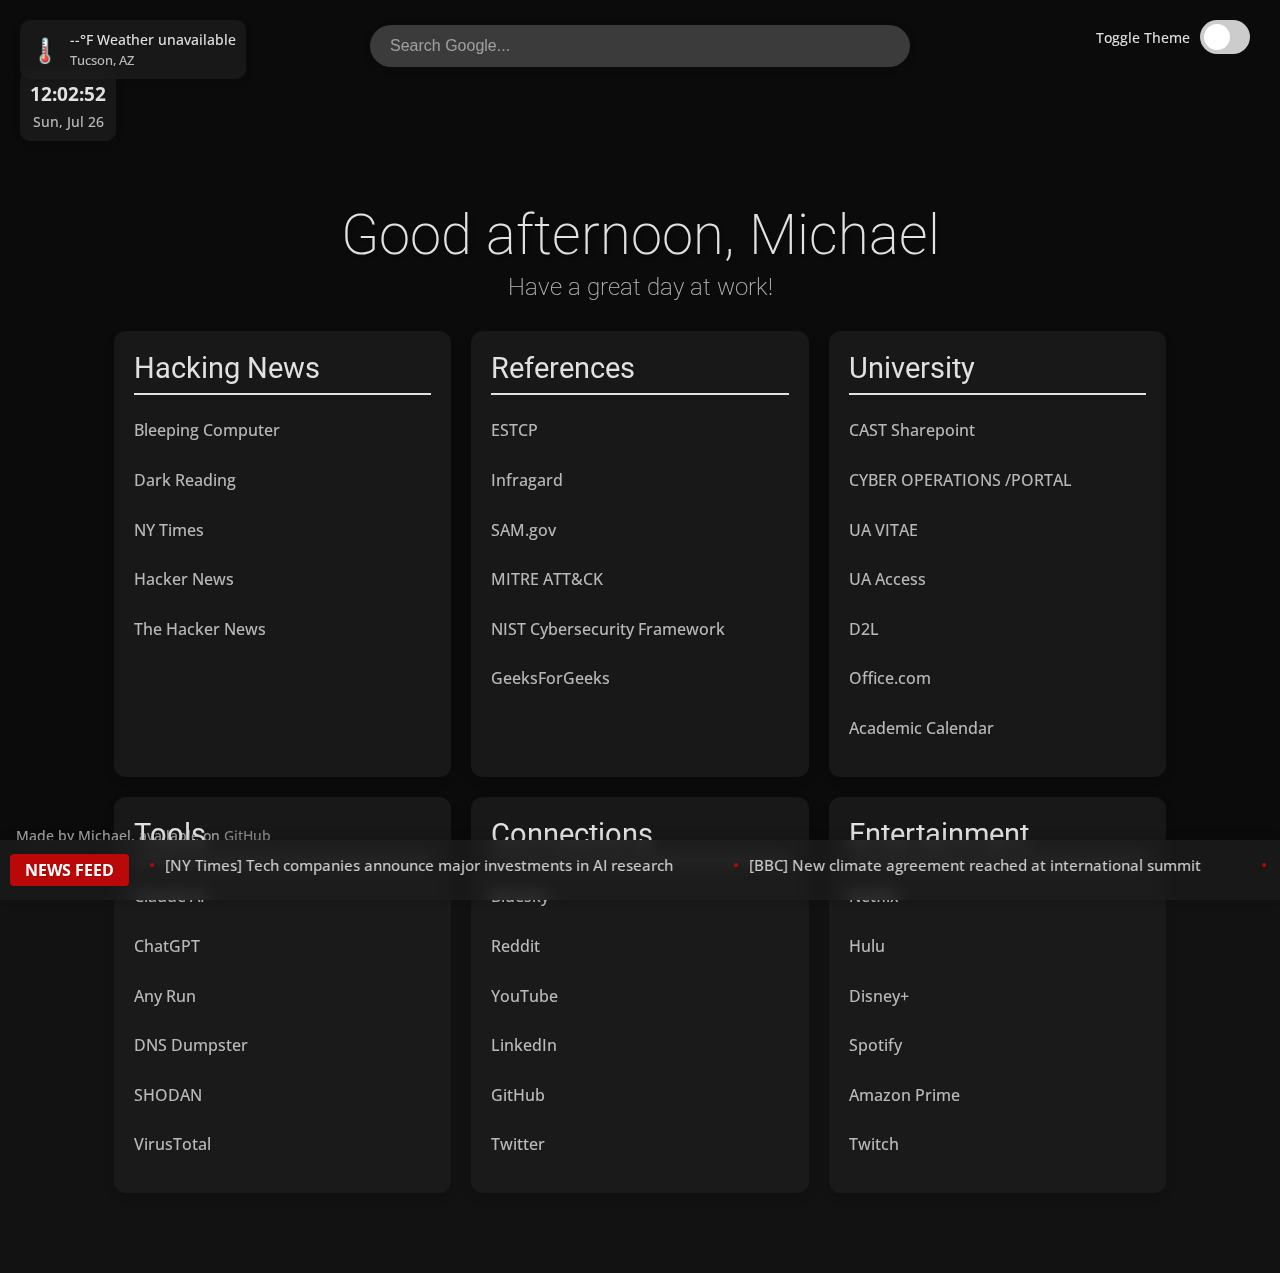
==== index.html @ d76512fc "Update index.html" ====
<!DOCTYPE html>
<html lang="en" data-theme="dark">
<head>
    <meta charset="UTF-8">
    <meta http-equiv="X-UA-Compatible" content="IE=edge">
    <meta name="viewport" content="width=device-width, initial-scale=1.0">
    <!--Title of the page-->
    <title>Home</title>
    <link rel="stylesheet" href="https://fonts.googleapis.com/css?family=Raleway:200,400">
    <link href="https://fonts.googleapis.com/css2?family=Roboto:wght@200;400;700&display=swap" rel="stylesheet">
    <link href="https://fonts.googleapis.com/css2?family=Open+Sans:wght@400;500;700&display=swap" rel="stylesheet">
    <style>
        :root {
            /* Common Variables */
            --SHORTCUT_TIMEOUT: 1.5s;
            
            /* Light Theme Variables */
            --bg-color-light: #f5f7fa;
            --text-color-light: #333;
            --group-bg-light: rgba(255, 255, 255, 0.7);
            --link-hover-light: #4a6fa5;
            
            /* Dark Theme Variables */
            --bg-color-dark: #121212;
            --text-color-dark: #e1e1e1;
            --group-bg-dark: rgba(30, 30, 30, 0.7);
            --link-hover-dark: #a3abff;
        }
        
        [data-theme="light"] {
            --bg-color: var(--bg-color-light);
            --text-color: var(--text-color-light);
            --group-bg: var(--group-bg-light);
            --link-hover: var(--link-hover-light);
        }
        
        [data-theme="dark"] {
            --bg-color: var(--bg-color-dark);
            --text-color: var(--text-color-dark);
            --group-bg: var(--group-bg-dark);
            --link-hover: var(--link-hover-dark);
        }
        
        body {
            padding: 0;
            margin: 0;
            background-color: var(--bg-color);
            background-size: cover;
            background-position: center;
            background-attachment: fixed;
            color: var(--text-color);
            font-family: 'Open Sans', sans-serif;
            font-size: 16px;
            font-weight: 500;
            text-shadow: 1px 1px 1px rgba(0, 0, 0, 0.1);
            user-select: none;
            animation: fadein 1s;
            transition: background-image 1s ease;
            min-height: 100vh;
        }
        
        #logo {
            padding-top: 8vh;
            text-align: center;
            margin-bottom: 20px;
        }
        
        #logo h1 {
            font-weight: 200;
            font-family: 'Roboto', sans-serif;
            font-size: 3.5rem;
            margin-bottom: 0;
            text-shadow: 2px 2px 4px rgba(0, 0, 0, 0.2);
        }
        
        #logo h2 {
            font-weight: 200;
            font-family: 'Roboto', sans-serif;
            font-size: 1.5rem;
            margin-top: 5px;
            opacity: 0.8;
        }
        
        #content {
            text-align: center;
            display: flex;
            flex-wrap: wrap;
            justify-content: center;
            max-width: 1400px;
            margin: 0 auto;
            padding: 0 20px;
        }
        
        #credits {
            position: fixed;
            font-size: 0.9rem;
            opacity: 0.7;
            bottom: 1rem;
            left: 1rem;
            z-index: 10;
        }
        
        .group {
            display: inline-block;
            vertical-align: top;
            text-align: left;
            width: 24%;
            min-width: 280px;
            background-color: var(--group-bg);
            box-shadow: 0 4px 10px rgba(0, 0, 0, 0.15);
            backdrop-filter: blur(8px);
            border-radius: 12px;
            padding: 20px;
            margin: 10px;
            transition: transform 0.3s ease, box-shadow 0.3s ease;
        }
        
        .group h1 {
            font-weight: 400;
            font-family: 'Roboto', sans-serif;
            font-size: 1.8rem;
            margin-top: 0;
            margin-bottom: 15px;
            padding-bottom: 8px;
            border-bottom: 2px solid var(--text-color);
        }
        
        .group p {
            margin: 8px 0;
            padding: 0.3rem 0;
            display: flex;
            justify-content: space-between;
            align-items: center;
        }
        
        .group:hover {
            transform: translateY(-5px);
            box-shadow: 0 8px 20px rgba(0, 0, 0, 0.2);
        }
        
        .shortcut {
            float: right;
            opacity: 0;
            background-color: rgba(0, 0, 0, 0.2);
            padding: 2px 8px;
            border-radius: 4px;
            font-size: 0.8rem;
            animation: pulse var(--SHORTCUT_TIMEOUT);
        }
        
        [data-theme="light"] .shortcut {
            background-color: rgba(0, 0, 0, 0.1);
        }
        
        /* The switch - the box around the slider */
        .switch {
            position: relative;
            display: inline-block;
            width: 60px;
            height: 34px;
        }
        
        /* Hide default HTML checkbox */
        .switch input {
            opacity: 0;
            width: 0;
            height: 0;
        }
        
        /* The slider */
        .slider {
            position: absolute;
            cursor: pointer;
            top: 0;
            left: 0;
            right: 0;
            bottom: 0;
            background-color: #ccc;
            transition: .4s;
            border-radius: 34px;
        }
        
        .slider:before {
            position: absolute;
            content: "";
            height: 26px;
            width: 26px;
            left: 4px;
            bottom: 4px;
            background-color: white;
            transition: .4s;
            border-radius: 50%;
        }
        
        input:checked + .slider {
            background-color: var(--link-hover);
        }
        
        input:focus + .slider {
            box-shadow: 0 0 1px var(--link-hover);
        }
        
        input:checked + .slider:before {
            transform: translateX(26px);
        }
        
        a, a:hover {
            transition: all 0.3s ease;
        }
        
        a {
            color: var(--text-color);
            text-decoration: none;
            opacity: 0.8;
            padding: 5px 0;
            display: inline-block;
            position: relative;
        }
        
        .group a:hover {
            opacity: 1;
            color: var(--link-hover);
            transform: translateX(5px);
        }
        
        .group a:hover::after {
            content: '';
            position: absolute;
            width: 100%;
            height: 2px;
            bottom: 0;
            left: 0;
            background-color: var(--link-hover);
            transform: scaleX(1);
            transition: transform 0.3s;
        }
        
        #credits a:hover {
            opacity: 1;
            text-decoration: underline;
        }
        
        #theme-toggle {
            position: fixed;
            top: 20px;
            right: 20px;
            z-index: 10;
            display: flex;
            align-items: center;
        }
        
        #theme-toggle span {
            margin-right: 10px;
            font-size: 0.9rem;
        }
        
        #search-container {
            text-align: center;
            margin: 25px 0;
            position: relative;
            max-width: 600px;
            margin-left: auto;
            margin-right: auto;
        }
        
        #search-input {
            padding: 12px 20px;
            width: 100%;
            max-width: 500px;
            border: none;
            border-radius: 30px;
            font-size: 16px;
            background-color: rgba(255, 255, 255, 0.2);
            backdrop-filter: blur(10px);
            color: var(--text-color);
            box-shadow: 0 2px 10px rgba(0, 0, 0, 0.1);
            transition: all 0.3s ease;
        }
        
        #search-input::placeholder {
            color: var(--text-color);
            opacity: 0.6;
        }
        
        #search-input:focus {
            outline: none;
            box-shadow: 0 4px 15px rgba(0, 0, 0, 0.15);
            background-color: rgba(255, 255, 255, 0.25);
        }
        
        .weather-widget {
            position: fixed;
            top: 20px;
            left: 20px;
            padding: 10px;
            background-color: var(--group-bg);
            border-radius: 10px;
            box-shadow: 0 2px 10px rgba(0, 0, 0, 0.1);
            backdrop-filter: blur(8px);
            display: flex;
            align-items: center;
            font-size: 0.9rem;
            z-index: 100;
            transition: all 0.3s ease;
        }
        
        .weather-widget:hover {
            transform: translateY(3px);
            box-shadow: 0 4px 15px rgba(0, 0, 0, 0.15);
        }
        
        .weather-icon {
            margin-right: 10px;
            font-size: 1.5rem;
        }
        
        #datetime {
            position: fixed;
            top: 70px;
            left: 20px;
            padding: 10px;
            background-color: var(--group-bg);
            border-radius: 10px;
            box-shadow: 0 2px 10px rgba(0, 0, 0, 0.1);
            backdrop-filter: blur(8px);
            text-align: center;
            font-size: 0.9rem;
        }
        
        #datetime .time {
            font-size: 1.2rem;
            font-weight: bold;
            margin-bottom: 5px;
        }
        
        #datetime .date {
            opacity: 0.8;
        }
        
        @media (max-width: 1200px) {
            .group {
                width: 30%;
            }
        }
        
        @media (max-width: 900px) {
            .group {
                width: 45%;
            }
            
            #logo h1 {
                font-size: 3rem;
            }
        }
        
        @media (max-width: 600px) {
            .group {
                width: 90%;
            }
            
            #logo h1 {
                font-size: 2.5rem;
            }
            
            #logo h2 {
                font-size: 1.2rem;
            }
            
            .weather-widget, #datetime {
                position: static;
                margin: 10px auto;
                width: fit-content;
            }
        }
        
        .news-ticker {
    position: fixed;
    bottom: 0;
    left: 0;
    right: 0;
    background-color: var(--group-bg);
    color: var(--text-color);
    padding: 10px;
    box-shadow: 0 -2px 10px rgba(0, 0, 0, 0.15);
    z-index: 1000;
    overflow: hidden;
    height: 40px;
    display: flex;
    align-items: center;
    backdrop-filter: blur(8px);
}

.news-ticker-label {
    font-weight: bold;
    padding: 5px 15px;
    margin-right: 20px;
    background-color: rgba(255, 0, 0, 0.7);
    color: white;
    border-radius: 4px;
    white-space: nowrap;
}

.news-ticker-container {
    overflow: hidden;
    height: 100%;
    flex-grow: 1;
    position: relative;
}

.news-ticker-content {
    display: flex;
    align-items: center;
    position: absolute;
    white-space: nowrap;
    will-change: transform;
    transition: all 0.5s ease;
    animation: ticker-scroll 900s linear infinite; /* Slowed down from 240s to 360s for much slower speed */
    animation-timing-function: linear; /* Ensures consistently smooth scrolling */
}

.news-ticker-item {
    margin-right: 60px;
    display: inline-flex;
    align-items: center;
}

.news-ticker-item a {
    color: var(--text-color);
    text-decoration: none;
    opacity: 0.9;
    transition: opacity 0.3s;
    font-size: 0.95rem;
}

.news-ticker-item a:hover {
    opacity: 1;
    color: var(--link-hover);
}

.news-ticker-item::before {
    content: "•";
    margin-right: 10px;
    color: rgba(255, 0, 0, 0.7);
}

.news-ticker-container:hover .news-ticker-content {
    animation-play-state: paused;
}

@keyframes ticker-scroll {
    0% {
        transform: translateX(100%);
    }
    100% {
        transform: translateX(-120%); /* Extended to ensure continuous scrolling */
    }
}
    </style>
</head>
<body>
    <div id="theme-toggle">
        <span>Toggle Theme</span>
        <label class="switch">
            <input type="checkbox" id="theme-switch">
            <span class="slider"></span>
        </label>
    </div>
    
    <div class="weather-widget">
        <div class="weather-icon">🌤️</div>
        <div class="weather-info">
            <span id="weather-temp">--°F</span> 
            <span id="weather-desc">Loading...</span>
            <div id="weather-location" style="font-size: 0.8rem; opacity: 0.8; margin-top: 2px;">Tucson, AZ</div>
        </div>
    </div>
    
    <div id="datetime">
        <div class="time" id="current-time">--:--:--</div>
        <div class="date" id="current-date">--, --- --</div>
    </div>
    
    <div id="search-container">
        <form id="search-form" action="https://www.google.com/search" method="get">
            <input type="text" name="q" id="search-input" placeholder="Search Google...">
        </form>
    </div>
    
    <div id="logo">
        <h1 id="welcome-string"></h1>
        <h2>Have a great day at work!</h2>
    </div>
    
    <div id="content" style="margin-bottom: 70px;">
        <!--Filled dynamically by script.js. Edit `MASTER_MAP` inside the script to change page's contents-->
    </div>
    
    <div id="credits" style="bottom: 50px;">
        Made by Michael, available on <a href="https://github.com/mgalde/Wor_Startpage">GitHub</a>
    </div>
    
    <div class="news-ticker">
        <div class="news-ticker-label">NEWS FEED</div>
        <div class="news-ticker-container">
            <div class="news-ticker-content" id="news-ticker-content">
                <!-- News items will be added here by JavaScript -->
                <div class="news-ticker-item"><a href="#" target="_blank">Loading news...</a></div>
            </div>
        </div>
    </div>
    
    <script>
        const NAME = "Michael";
        const WELCOME_MESSAGE_TEMPLATE = ["night", "morning", "afternoon", "evening"];
        
        // All shortcuts are in a `SHORTCUT_STARTER+shortcutKey` format.
        // So, for example, pressing `tab+q` would redirect you to https://google.com/?q=q
        const SHORTCUT_STARTER = 'tab'
        
        // How much time (in milliseconds) you have to press shortcutKey after pressing SHORTCUT_STARTER.
        // Also change --SHORTCUT_TIMEOUT in styles.css if you change this option.
        const SHORTCUT_TIMEOUT = 1500;
        
        // The groups of links are generated from this object. Edit it to edit the page's contents.
        // shortcutKey must hold an all-lowercase single button. Theoretically should work with values like `esc` and `f1`,
        // but intended to be used with just regular latin letters.
        const MASTER_MAP = [
            {
                "groupName": "Hacking News",
                "items": [
                    {"name": "Bleeping Computer", "shortcutKey": "q", "url": "https://www.bleepingcomputer.com"},
                    {"name": "Dark Reading", "shortcutKey": "w", "url": "https://www.darkreading.com"},
                    {"name": "NY Times", "shortcutKey": "e", "url": "https://www.nytimes.com/"},
                    {"name": "Hacker News", "shortcutKey": "r", "url": "https://news.ycombinator.com/"},
                    {"name": "The Hacker News", "shortcutKey": "t", "url": "https://thehackernews.com/"}
                ]
            },
            {
                "groupName": "References",
                "items": [
                    {"name": "ESTCP", "shortcutKey": "a", "url": "https://www.serdp-estcp.org/Tools-and-Training/Installation-Energy-and-Water/Cybersecurity"},
                    {"name": "Infragard", "shortcutKey": "s", "url": "https://www.infragard.org/"},
                    {"name": "SAM.gov", "shortcutKey": "d", "url": "https://sam.gov/content/opportunities"},
                    {"name": "MITRE ATT&CK", "shortcutKey": "f", "url": "https://attack.mitre.org/"},
                    {"name": "NIST Cybersecurity Framework", "shortcutKey": "g", "url": "https://www.nist.gov/cyberframework"},
                    {"name": "GeeksForGeeks", "shortcutKey": "h", "url": "https://www.geeksforgeeks.org/"}
                ]
            },
            {
                "groupName": "University",
                "items": [
                    {"name": "CAST Sharepoint", "shortcutKey": "z", "url": "https://emailarizona.sharepoint.com/sites/CAST"},
                    {"name": "CYBER OPERATIONS /PORTAL", "shortcutKey": "x", "url": "https://portal.cyberapolis.com/"},
                    {"name": "UA VITAE", "shortcutKey": "c", "url": "https://uavitae.arizona.edu/"},
                    {"name": "UA Access", "shortcutKey": "v", "url": "https://uaccess.arizona.edu/"},
                    {"name": "D2L", "shortcutKey": "b", "url": "https://d2l.arizona.edu/d2l/home"},
                    {"name": "Office.com", "shortcutKey": "n", "url": "https://www.office.com/"},
                    {"name": "Academic Calendar", "shortcutKey": "m", "url": "https://catalog.arizona.edu/academic-calendar"}
                ]
            },
            {
                "groupName": "Tools",
                "items": [
                    {"name": "Claude AI", "shortcutKey": "1", "url": "https://claude.ai/"},
                    {"name": "ChatGPT", "shortcutKey": "2", "url": "https://chat.openai.com"},
                    {"name": "Any Run", "shortcutKey": "3", "url": "https://app.any.run/"},
                    {"name": "DNS Dumpster", "shortcutKey": "4", "url": "https://dnsdumpster.com/"},
                    {"name": "SHODAN", "shortcutKey": "5", "url": "https://shodan.io/"},
                    {"name": "VirusTotal", "shortcutKey": "6", "url": "https://www.virustotal.com/"}
                ]
            },
            {
                "groupName": "Connections",
                "items": [
                    {"name": "Bluesky", "shortcutKey": "j", "url": "https://bsky.app/"},
                    {"name": "Reddit", "shortcutKey": "k", "url": "https://www.reddit.com/"},
                    {"name": "YouTube", "shortcutKey": "l", "url": "https://www.youtube.com/"},
                    {"name": "LinkedIn", "shortcutKey": ";", "url": "https://www.linkedin.com/"},
                    {"name": "GitHub", "shortcutKey": "i", "url": "https://github.com/mgalde"},
                    {"name": "Twitter", "shortcutKey": "o", "url": "https://twitter.com/"}
                ]
            },
            {
                "groupName": "Entertainment",
                "items": [
                    {"name": "Netflix", "shortcutKey": "7", "url": "https://www.netflix.com/"},
                    {"name": "Hulu", "shortcutKey": "8", "url": "https://www.hulu.com/"},
                    {"name": "Disney+", "shortcutKey": "9", "url": "https://www.disneyplus.com/"},
                    {"name": "Spotify", "shortcutKey": "0", "url": "https://open.spotify.com/"},
                    {"name": "Amazon Prime", "shortcutKey": "-", "url": "https://www.amazon.com/Prime-Video/"},
                    {"name": "Twitch", "shortcutKey": "=", "url": "https://www.twitch.tv/"}
                ]
            }
        ];
        
        let $container = document.getElementById("content");
        let getUrl = {};
        let $shortcutDisplayList = document.getElementsByClassName("shortcut");
        let listeningForShortcut = false;
        let listenerTimeout;
        
        function setupWelcomeMessage() {
            let curHours = new Date().getHours();
            curHours = Math.floor(curHours / 6);
            if (curHours == 4) curHours = 3;
            let welcome = "Good " + WELCOME_MESSAGE_TEMPLATE[curHours] + ", " + NAME;
            document.getElementById("welcome-string").innerHTML = welcome;
        }
        
        function setBackgroundBasedOnTime() {
            const hour = new Date().getHours();
            
            if (hour >= 5 && hour < 8) {
                document.body.style.backgroundImage = 'linear-gradient(rgba(0, 0, 0, 0.4), rgba(0, 0, 0, 0.4)), url("sunrise.jpg")';
            } else if (hour >= 8 && hour < 18) {
                document.body.style.backgroundImage = 'linear-gradient(rgba(0, 0, 0, 0.4), rgba(0, 0, 0, 0.4)), url("daytime.jpg")';
            } else if (hour >= 18 && hour < 20) {
                document.body.style.backgroundImage = 'linear-gradient(rgba(0, 0, 0, 0.4), rgba(0, 0, 0, 0.4)), url("sunset.jpg")';
            } else {
                document.body.style.backgroundImage = 'linear-gradient(rgba(0, 0, 0, 0.4), rgba(0, 0, 0, 0.4)), url("night.jpg")';
            }
        }
        
        function updateDateTime() {
            const now = new Date();
            
            // Update time
            const hours = now.getHours().toString().padStart(2, '0');
            const minutes = now.getMinutes().toString().padStart(2, '0');
            const seconds = now.getSeconds().toString().padStart(2, '0');
            document.getElementById('current-time').textContent = `${hours}:${minutes}:${seconds}`;
            
            // Update date
            const options = { weekday: 'short', month: 'short', day: 'numeric' };
            document.getElementById('current-date').textContent = now.toLocaleDateString('en-US', options);
            
            // Call this function again in 1 second
            setTimeout(updateDateTime, 1000);
        }
        
        function fetchWeather() {
            const latitude = 32.253460;
            const longitude = -110.911789;
            
            // First fetch the gridpoint data for the location
            fetch(`https://api.weather.gov/points/${latitude},${longitude}`)
                .then(response => {
                    if (!response.ok) {
                        throw new Error('Weather API response was not ok');
                    }
                    return response.json();
                })
                .then(data => {
                    // Get the forecast URL from the response
                    const forecastUrl = data.properties.forecast;
                    
                    // Fetch the forecast data
                    return fetch(forecastUrl);
                })
                .then(response => {
                    if (!response.ok) {
                        throw new Error('Forecast API response was not ok');
                    }
                    return response.json();
                })
                .then(forecastData => {
                    // Get the current period's forecast (first period)
                    const currentForecast = forecastData.properties.periods[0];
                    
                    // Update the UI with the forecast data
                    document.getElementById('weather-temp').textContent = `${currentForecast.temperature}°${currentForecast.temperatureUnit}`;
                    document.getElementById('weather-desc').textContent = currentForecast.shortForecast;
                    
                    // Update the icon based on the forecast
                    const iconElem = document.querySelector('.weather-icon');
                    const forecast = currentForecast.shortForecast.toLowerCase();
                    
                    if (forecast.includes('sunny') || forecast.includes('clear')) {
                        iconElem.textContent = "☀️";
                    } else if (forecast.includes('cloud')) {
                        if (forecast.includes('partly')) {
                            iconElem.textContent = "🌤️";
                        } else {
                            iconElem.textContent = "☁️";
                        }
                    } else if (forecast.includes('rain') || forecast.includes('shower')) {
                        iconElem.textContent = "🌧️";
                    } else if (forecast.includes('snow')) {
                        iconElem.textContent = "❄️";
                    } else if (forecast.includes('storm') || forecast.includes('thunder')) {
                        iconElem.textContent = "⛈️";
                    } else {
                        iconElem.textContent = "🌡️"; // Default icon
                    }
                    
                    console.log('Weather updated with forecast:', currentForecast);
                })
                .catch(error => {
                    console.error('Error fetching weather data:', error);
                    // Fallback to a simple display if API fails
                    document.getElementById('weather-temp').textContent = '--°F';
                    document.getElementById('weather-desc').textContent = 'Weather unavailable';
                    document.querySelector('.weather-icon').textContent = "🌡️";
                });
            
            // Refresh every 30 minutes
            setTimeout(fetchWeather, 30 * 60 * 1000);
        }
        
        function setupGroups(){
            // Clear existing content
            $container.innerHTML = '';
            
            for (let i = 0; i < MASTER_MAP.length; i++){
                let curGroupData = MASTER_MAP[i];
                
                let group = document.createElement("div");
                group.className = "group";
                $container.appendChild(group);
                
                let header = document.createElement("h1");
                header.innerHTML = curGroupData.groupName;
                group.appendChild(header);
                
                for (let j = 0; j < curGroupData.items.length; j++){
                    let curItemData = curGroupData.items[j];
                    
                    let pContainer = document.createElement("p");
                    group.appendChild(pContainer);
                    
                    let link = document.createElement("a");
                    link.innerHTML = curItemData.name;
                    link.setAttribute("href", curItemData.url);
                    link.setAttribute("target", "_blank");
                    
                    pContainer.appendChild(link);
                    
                    let shortcutDisplay = document.createElement("span");
                    shortcutDisplay.innerHTML = curItemData.shortcutKey;
                    shortcutDisplay.className = "shortcut";
                    shortcutDisplay.style.animation = "none";
                    pContainer.appendChild(shortcutDisplay);
                    
                    getUrl[curItemData.shortcutKey] = curItemData.url;
                }
            }
        }
        
        function shortcutListener(e) {
            let key = e.key.toLowerCase();
            
            if (listeningForShortcut && getUrl.hasOwnProperty(key)){
                window.location = getUrl[key];
            }
            
            if (key === SHORTCUT_STARTER) {
                clearTimeout(listenerTimeout);
                listeningForShortcut = true;
                
                // Animation reset
                for (let i = 0; i < $shortcutDisplayList.length; i++){
                    $shortcutDisplayList[i].style.animation = "none";
                    setTimeout(function() { $shortcutDisplayList[i].style.animation = ''; }, 10);
                }
                
                listenerTimeout = setTimeout(function(){ listeningForShortcut = false; }, SHORTCUT_TIMEOUT);
            }
        }
        
        function setTheme(theme) {
            document.documentElement.setAttribute('data-theme', theme);
            localStorage.setItem('theme', theme);
        }
        
        function toggleTheme() {
            let themeSwitch = document.getElementById('theme-switch');
            let currentTheme = document.documentElement.getAttribute('data-theme');
            let newTheme = currentTheme === 'dark' ? 'light' : 'dark';
            setTheme(newTheme);
            themeSwitch.checked = newTheme === 'light';  // Update the switch's state
        }
        
        // Event when the DOM is fully loaded
        document.addEventListener('DOMContentLoaded', (event) => {
            let themeSwitch = document.getElementById('theme-switch');
            themeSwitch.addEventListener('change', toggleTheme);
            
            // Handle search form focus
            const searchInput = document.getElementById('search-input');
            searchInput.addEventListener('focus', () => {
                searchInput.style.width = '90%';
            });
            
            searchInput.addEventListener('blur', () => {
                if (searchInput.value === '') {
                    searchInput.style.width = '';
                }
            });
            
            // Load saved theme or default to dark
            let savedTheme = localStorage.getItem('theme') || 'dark';
            setTheme(savedTheme);
            themeSwitch.checked = savedTheme === 'light';
            
            // Initialize all components
            setBackgroundBasedOnTime();
            setupWelcomeMessage();
            setupGroups();
            updateDateTime();
            fetchWeather();
            setupNewsTicker(); // Initialize the news ticker
            
            // Add keyboard shortcut listener
            document.addEventListener('keyup', shortcutListener, false);
        });
    </script>
    <script>
        // Function to fetch cybersecurity news
        // Function to add some redundancy to prevent gaps
// Fisher-Yates shuffle algorithm to randomize news items
function shuffleArray(array) {
    for (let i = array.length - 1; i > 0; i--) {
        const j = Math.floor(Math.random() * (i + 1));
        [array[i], array[j]] = [array[j], array[i]];
    }
    return array;
}

// Function to update the news ticker with items
function updateNewsTicker(newsItems) {
    const tickerContent = document.getElementById('news-ticker-content');
    tickerContent.innerHTML = '';
    
    const itemsCopy = [...newsItems];

    newsItems.forEach(item => {
        const newsItem = document.createElement('div');
        newsItem.className = 'news-ticker-item';
        const link = document.createElement('a');
        link.href = item.link;
        link.target = '_blank';
        link.textContent = `[${item.sourceName || 'News'}] ${item.title}`;
        newsItem.appendChild(link);
        tickerContent.appendChild(newsItem);
    });

    const spacer = document.createElement('div');
    spacer.className = 'news-ticker-item';
    spacer.style.margin = '0 100px';
    tickerContent.appendChild(spacer);

    itemsCopy.forEach(item => {
        const newsItem = document.createElement('div');
        newsItem.className = 'news-ticker-item';
        const link = document.createElement('a');
        link.href = item.link;
        link.target = '_blank';
        link.textContent = `[${item.sourceName || 'News'}] ${item.title}`;
        newsItem.appendChild(link);
        tickerContent.appendChild(newsItem);
    });
}

// Fallback news in case the API fails
function loadFallbackNews() {
    const fallbackNews = [
        { title: "Maintaining proper cyber hygiene is essential for protecting against threats", link: "https://thehackernews.com/", sourceName: "The Hacker News" },
        { title: "Zero-day vulnerabilities continue to be exploited in major software", link: "https://thehackernews.com/", sourceName: "The Hacker News" },
        { title: "Ransomware attacks target critical infrastructure worldwide", link: "https://krebsonsecurity.com/", sourceName: "Krebs on Security" },
        { title: "New phishing campaign targets corporate executives", link: "https://www.darkreading.com/", sourceName: "Dark Reading" },
        { title: "Security researchers discover vulnerability in popular IoT devices", link: "https://www.bleepingcomputer.com/", sourceName: "Bleeping Computer" },
        { title: "Data breach exposes millions of customer records", link: "https://krebsonsecurity.com/", sourceName: "Krebs on Security" },
        { title: "NIST releases new guidelines for password security", link: "https://www.nist.gov/", sourceName: "NIST" },
        { title: "Critical security patches released for major operating systems", link: "https://www.bleepingcomputer.com/", sourceName: "Bleeping Computer" },
        { title: "Global economic outlook shows signs of recovery", link: "https://www.cnn.com/", sourceName: "CNN" },
        { title: "New climate agreement reached at international summit", link: "https://www.bbc.com/news", sourceName: "BBC" },
        { title: "Tech companies announce major investments in AI research", link: "https://www.nytimes.com/", sourceName: "NY Times" },
        { title: "Scientists make breakthrough in renewable energy storage", link: "https://news.yahoo.com/", sourceName: "Yahoo News" },
        { title: "Space agency reveals plans for next lunar mission", link: "https://www.bbc.com/news", sourceName: "BBC" },
        { title: "Major sports league announces expansion teams", link: "https://www.cnn.com/", sourceName: "CNN" },
        { title: "Global health organization reports decline in pandemic cases", link: "https://www.nytimes.com/", sourceName: "NY Times" },
        { title: "New transportation technology promises to reduce commute times", link: "https://news.yahoo.com/", sourceName: "Yahoo News" }
    ];
    
    shuffleArray(fallbackNews);
    updateNewsTicker(fallbackNews);
}

// Function to fetch cybersecurity news
function fetchCyberSecurityNews() {
    const newsSources = [
        {
            name: 'The Hacker News',
            url: 'https://api.rss2json.com/v1/api.json?rss_url=https://feeds.feedburner.com/TheHackersNews',
            limit: 7
        },
        {
            name: 'Krebs on Security',
            url: 'https://api.rss2json.com/v1/api.json?rss_url=https://krebsonsecurity.com/feed/',
            limit: 7
        },
        {
            name: 'Bleeping Computer',
            url: 'https://api.rss2json.com/v1/api.json?rss_url=https://www.bleepingcomputer.com/feed/',
            limit: 7
        },
        {
            name: 'CNN',
            url: 'https://api.rss2json.com/v1/api.json?rss_url=http://rss.cnn.com/rss/edition.rss',
            limit: 7
        },
        {
            name: 'BBC',
            url: 'https://api.rss2json.com/v1/api.json?rss_url=http://feeds.bbci.co.uk/news/rss.xml',
            limit: 7
        },
        {
            name: 'NY Times',
            url: 'https://api.rss2json.com/v1/api.json?rss_url=https://rss.nytimes.com/services/xml/rss/nyt/HomePage.xml',
            limit: 7
        },
        {
            name: 'Yahoo News',
            url: 'https://api.rss2json.com/v1/api.json?rss_url=https://news.yahoo.com/rss/',
            limit: 7
        }
    ];
    
    let allNewsItems = [];
    let fetchPromises = [];
    
    newsSources.forEach(source => {
        const fetchPromise = fetch(source.url)
            .then(response => response.json())
            .then(data => {
                if (data.status === 'ok') {
                    const items = data.items.slice(0, source.limit).map(item => {
                        item.sourceName = source.name;
                        return item;
                    });
                    allNewsItems = allNewsItems.concat(items);
                }
            })
            .catch(error => {
                console.error(`Error fetching from ${source.name}:`, error);
            });
        
        fetchPromises.push(fetchPromise);
    });
    
    Promise.all(fetchPromises)
        .then(() => {
            if (allNewsItems.length > 0) {
                shuffleArray(allNewsItems);
                updateNewsTicker(allNewsItems);
            } else {
                loadFallbackNews();
            }
        })
        .catch(error => {
            console.error('Error fetching news:', error);
            loadFallbackNews();
        });
}

// Initialize the ticker
function setupNewsTicker() {
    // Show fallback news immediately
    loadFallbackNews();
    fetchCyberSecurityNews();
    setInterval(fetchCyberSecurityNews, 600000); // every 10 minutes
}

    </script>
</body>
</html>
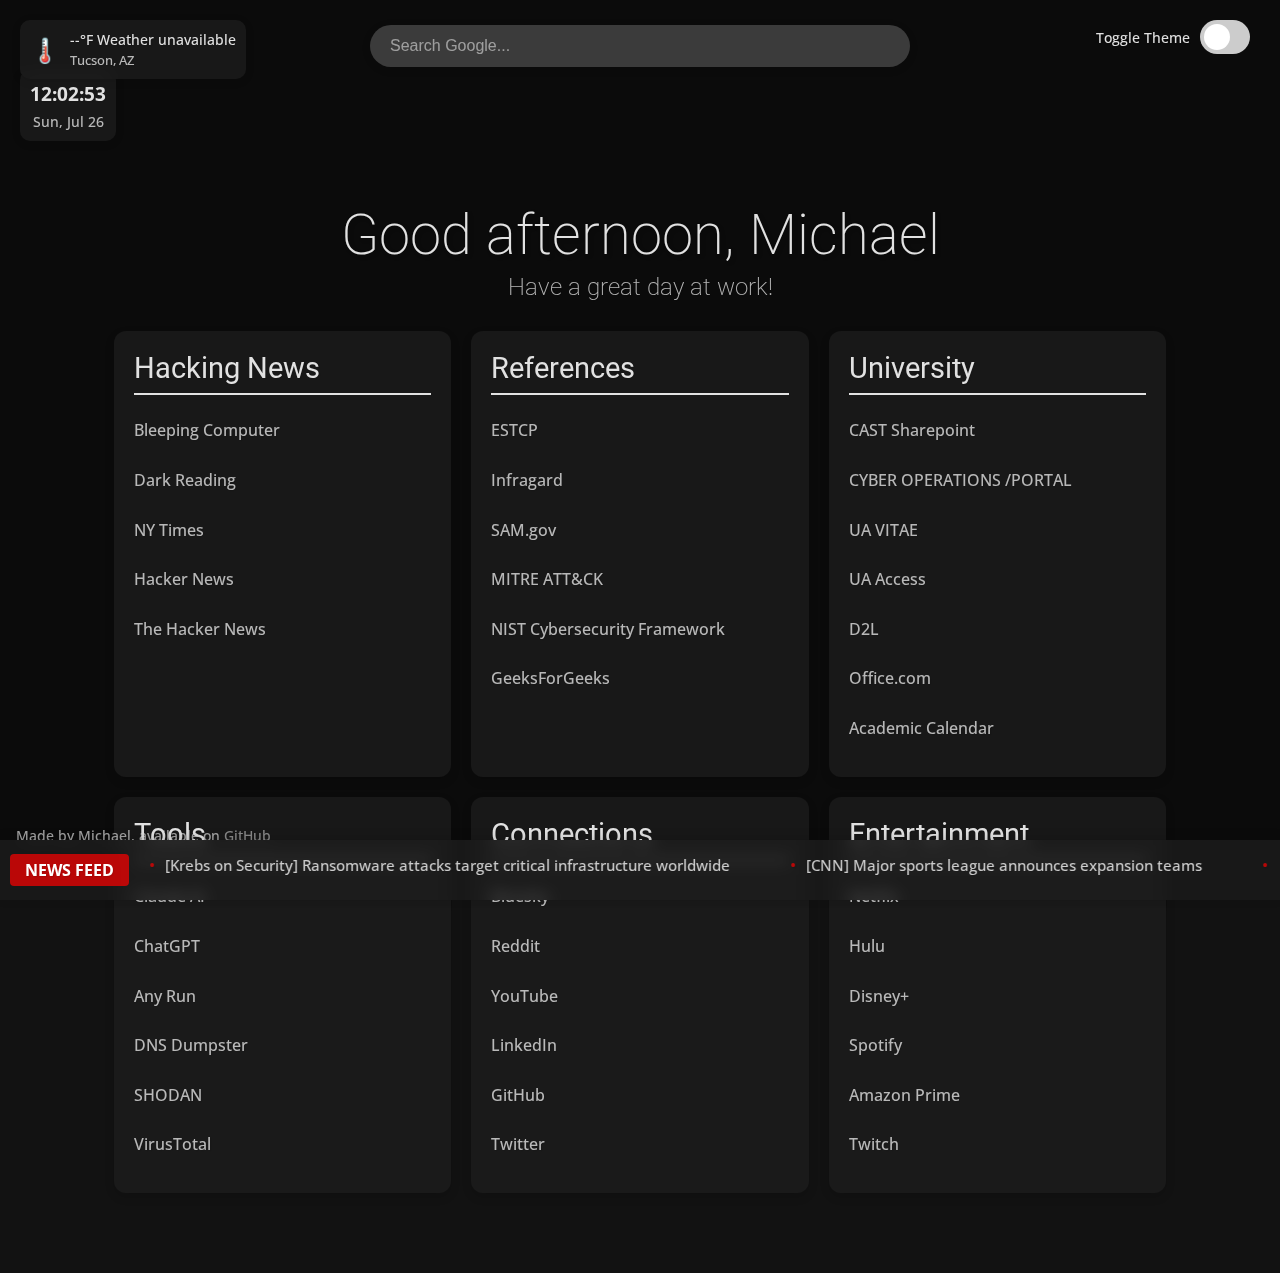
==== commit d421cafe: "Update index.html" ====
--- a/index.html
+++ b/index.html
@@ -829,10 +829,18 @@
 // Function to update the news ticker with items
 function updateNewsTicker(newsItems) {
     const tickerContent = document.getElementById('news-ticker-content');
+    
+    // Reset animation - this helps prevent delay
+    tickerContent.style.animation = 'none';
+    void tickerContent.offsetWidth; // Force reflow
+    
+    // Clear content
     tickerContent.innerHTML = '';
     
+    // Make copy of items for duplication
     const itemsCopy = [...newsItems];
-
+    
+    // Add first set of items
     newsItems.forEach(item => {
         const newsItem = document.createElement('div');
         newsItem.className = 'news-ticker-item';
@@ -843,12 +851,14 @@
         newsItem.appendChild(link);
         tickerContent.appendChild(newsItem);
     });
-
+    
+    // Add spacer
     const spacer = document.createElement('div');
     spacer.className = 'news-ticker-item';
     spacer.style.margin = '0 100px';
     tickerContent.appendChild(spacer);
-
+    
+    // Add duplicate set of items
     itemsCopy.forEach(item => {
         const newsItem = document.createElement('div');
         newsItem.className = 'news-ticker-item';
@@ -859,8 +869,10 @@
         newsItem.appendChild(link);
         tickerContent.appendChild(newsItem);
     });
-}
-
+    
+    // Start animation with a reasonable speed
+    tickerContent.style.animation = 'ticker-scroll 120s linear infinite';
+}
 // Fallback news in case the API fails
 function loadFallbackNews() {
     const fallbackNews = [
@@ -965,9 +977,13 @@
 
 // Initialize the ticker
 function setupNewsTicker() {
-    // Show fallback news immediately
+    // Show fallback news immediately while waiting for feeds
     loadFallbackNews();
+    
+    // Then try to fetch the real news
     fetchCyberSecurityNews();
+    
+    // Set up periodic refresh
     setInterval(fetchCyberSecurityNews, 600000); // every 10 minutes
 }
 
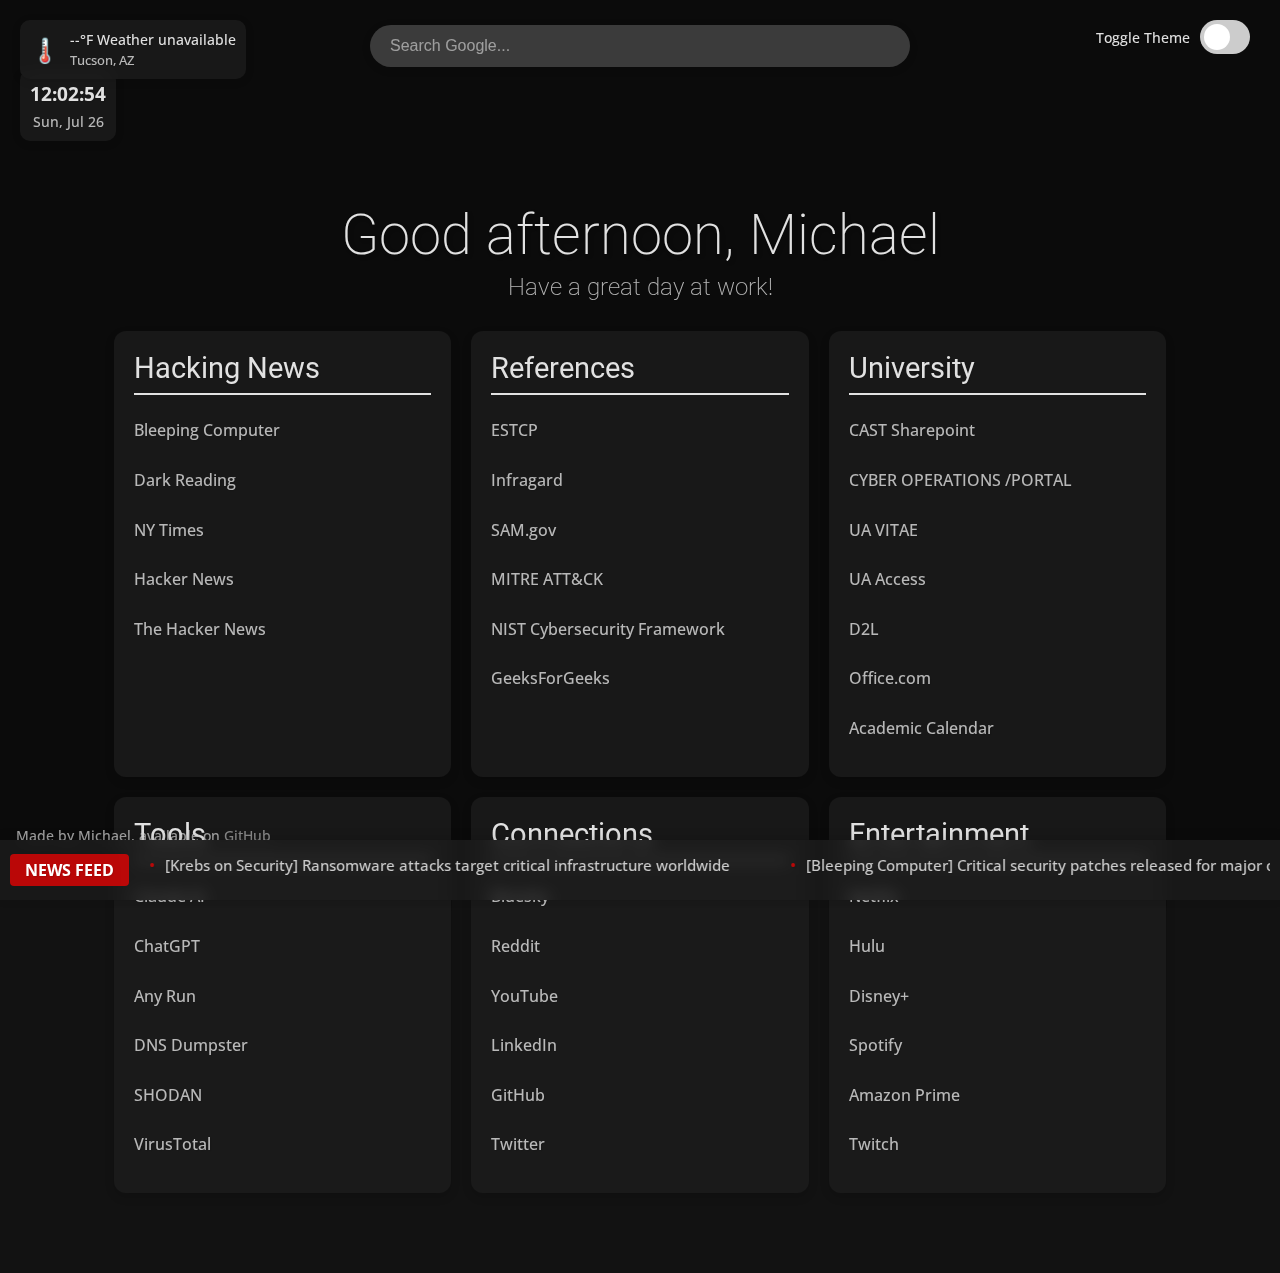
==== commit 2332ed47: "Update index.html" ====
--- a/index.html
+++ b/index.html
@@ -414,7 +414,9 @@
     white-space: nowrap;
     will-change: transform;
     transition: all 0.5s ease;
-    animation: ticker-scroll 900s linear infinite; /* Slowed down from 240s to 360s for much slower speed */
+    /* animation: ticker-scroll 900s linear infinite; /* Slowed down from 240s to 360s for much slower speed */
+    animation: ticker-scroll 120s linear infinite;
+    animation-delay: 0s;
     animation-timing-function: linear; /* Ensures consistently smooth scrolling */
 }
 
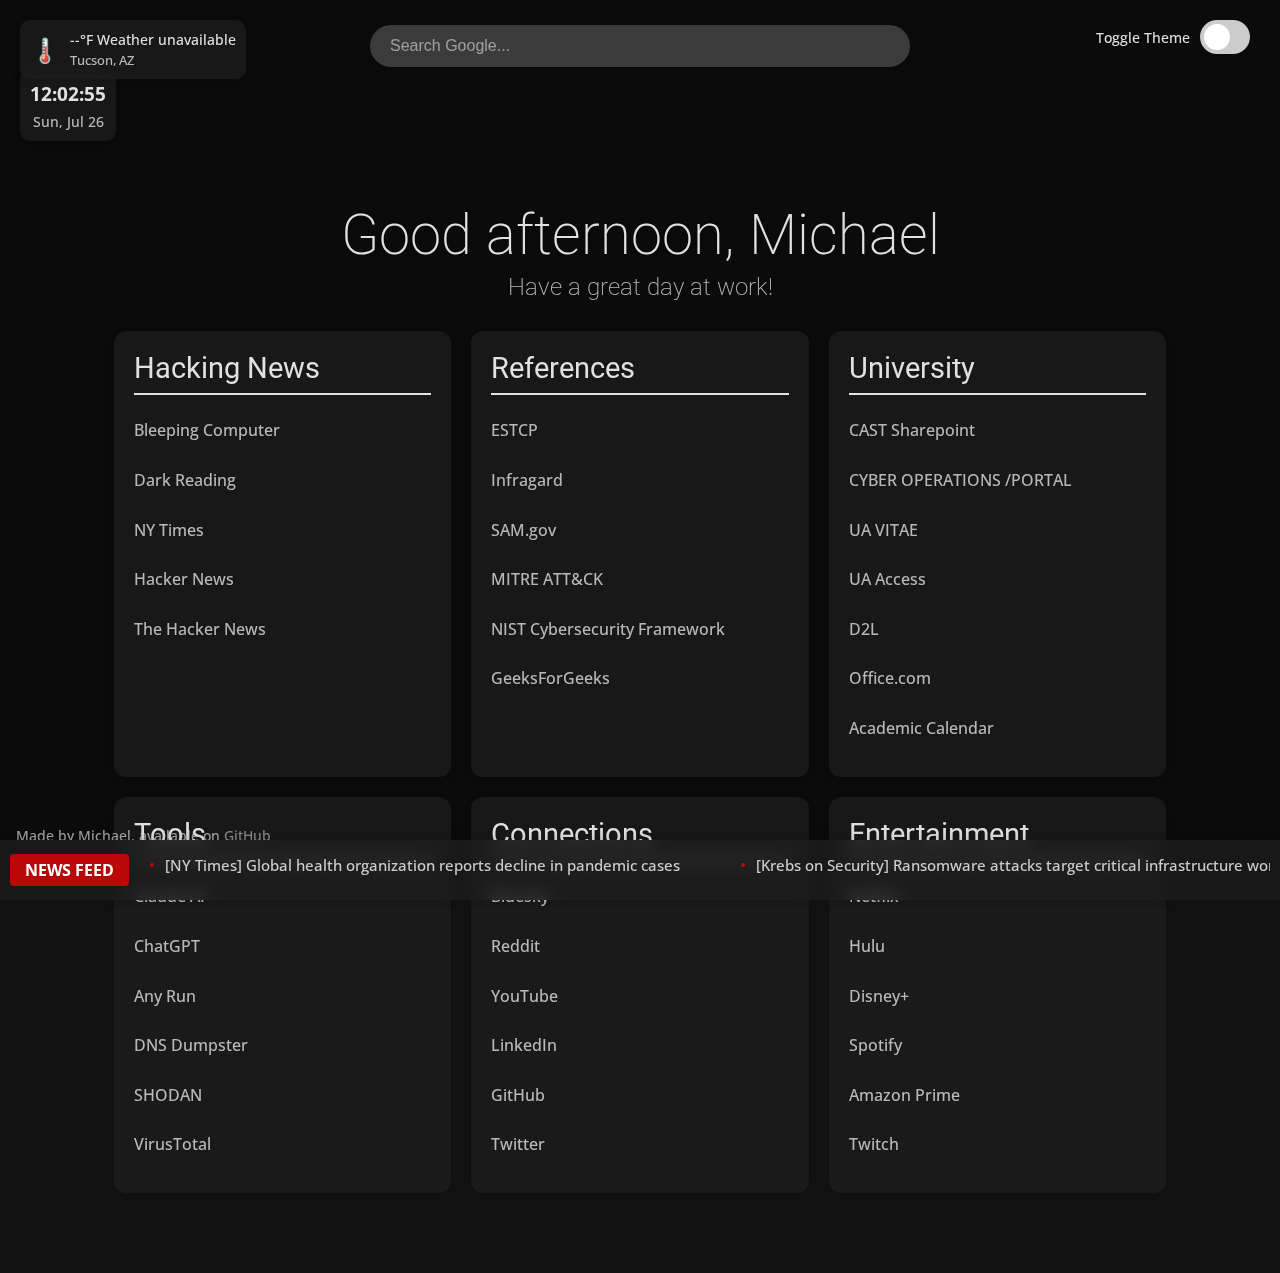
==== commit dc41c7f9: "Update index.html" ====
--- a/index.html
+++ b/index.html
@@ -373,7 +373,7 @@
             }
         }
         
-        .news-ticker {
+.news-ticker {
     position: fixed;
     bottom: 0;
     left: 0;
@@ -415,7 +415,7 @@
     will-change: transform;
     transition: all 0.5s ease;
     /* animation: ticker-scroll 900s linear infinite; /* Slowed down from 240s to 360s for much slower speed */
-    animation: ticker-scroll 120s linear infinite;
+    animation: ticker-scroll 280s linear infinite;
     animation-delay: 0s;
     animation-timing-function: linear; /* Ensures consistently smooth scrolling */
 }
@@ -832,17 +832,19 @@
 function updateNewsTicker(newsItems) {
     const tickerContent = document.getElementById('news-ticker-content');
     
-    // Reset animation - this helps prevent delay
+    // Stop existing animation first
     tickerContent.style.animation = 'none';
-    void tickerContent.offsetWidth; // Force reflow
-    
-    // Clear content
+    
+    // Force reflow to make sure animation stop is registered
+    void tickerContent.offsetWidth;
+    
+    // Clear existing content
     tickerContent.innerHTML = '';
     
-    // Make copy of items for duplication
+    // Create duplicate news items for seamless looping
     const itemsCopy = [...newsItems];
     
-    // Add first set of items
+    // First set of items
     newsItems.forEach(item => {
         const newsItem = document.createElement('div');
         newsItem.className = 'news-ticker-item';
@@ -860,7 +862,7 @@
     spacer.style.margin = '0 100px';
     tickerContent.appendChild(spacer);
     
-    // Add duplicate set of items
+    // Add duplicate set for seamless loop
     itemsCopy.forEach(item => {
         const newsItem = document.createElement('div');
         newsItem.className = 'news-ticker-item';
@@ -872,8 +874,11 @@
         tickerContent.appendChild(newsItem);
     });
     
-    // Start animation with a reasonable speed
-    tickerContent.style.animation = 'ticker-scroll 120s linear infinite';
+    // Restart animation after content is ready
+    // Use setTimeout to ensure DOM has updated
+    setTimeout(() => {
+        tickerContent.style.animation = 'ticker-scroll 280s linear infinite';
+    }, 10);
 }
 // Fallback news in case the API fails
 function loadFallbackNews() {
@@ -906,37 +911,37 @@
         {
             name: 'The Hacker News',
             url: 'https://api.rss2json.com/v1/api.json?rss_url=https://feeds.feedburner.com/TheHackersNews',
-            limit: 7
+            limit: 1
         },
         {
             name: 'Krebs on Security',
             url: 'https://api.rss2json.com/v1/api.json?rss_url=https://krebsonsecurity.com/feed/',
-            limit: 7
+            limit: 1
         },
         {
             name: 'Bleeping Computer',
             url: 'https://api.rss2json.com/v1/api.json?rss_url=https://www.bleepingcomputer.com/feed/',
-            limit: 7
+            limit: 1
         },
         {
             name: 'CNN',
             url: 'https://api.rss2json.com/v1/api.json?rss_url=http://rss.cnn.com/rss/edition.rss',
-            limit: 7
+            limit: 1
         },
         {
             name: 'BBC',
             url: 'https://api.rss2json.com/v1/api.json?rss_url=http://feeds.bbci.co.uk/news/rss.xml',
-            limit: 7
+            limit: 1
         },
         {
             name: 'NY Times',
             url: 'https://api.rss2json.com/v1/api.json?rss_url=https://rss.nytimes.com/services/xml/rss/nyt/HomePage.xml',
-            limit: 7
+            limit: 1
         },
         {
             name: 'Yahoo News',
             url: 'https://api.rss2json.com/v1/api.json?rss_url=https://news.yahoo.com/rss/',
-            limit: 7
+            limit: 1
         }
     ];
     
@@ -979,14 +984,27 @@
 
 // Initialize the ticker
 function setupNewsTicker() {
-    // Show fallback news immediately while waiting for feeds
+    // Show fallback news IMMEDIATELY
     loadFallbackNews();
     
-    // Then try to fetch the real news
-    fetchCyberSecurityNews();
-    
-    // Set up periodic refresh
-    setInterval(fetchCyberSecurityNews, 600000); // every 10 minutes
+    // Fetch real news with a slight delay to let fallback display first
+    setTimeout(() => {
+        fetchCyberSecurityNews();
+        
+        // Set refresh interval
+        setInterval(fetchCyberSecurityNews, 600000); // every 10 minutes
+    }, 100);
+    
+    // Add visibility change detection to handle tab switching
+    document.addEventListener('visibilitychange', function() {
+        if (!document.hidden) {
+            // Reset animation when tab becomes visible again
+            const tickerContent = document.getElementById('news-ticker-content');
+            tickerContent.style.animation = 'none';
+            void tickerContent.offsetWidth;
+            tickerContent.style.animation = 'ticker-scroll 280s linear infinite';
+        }
+    });
 }
 
     </script>
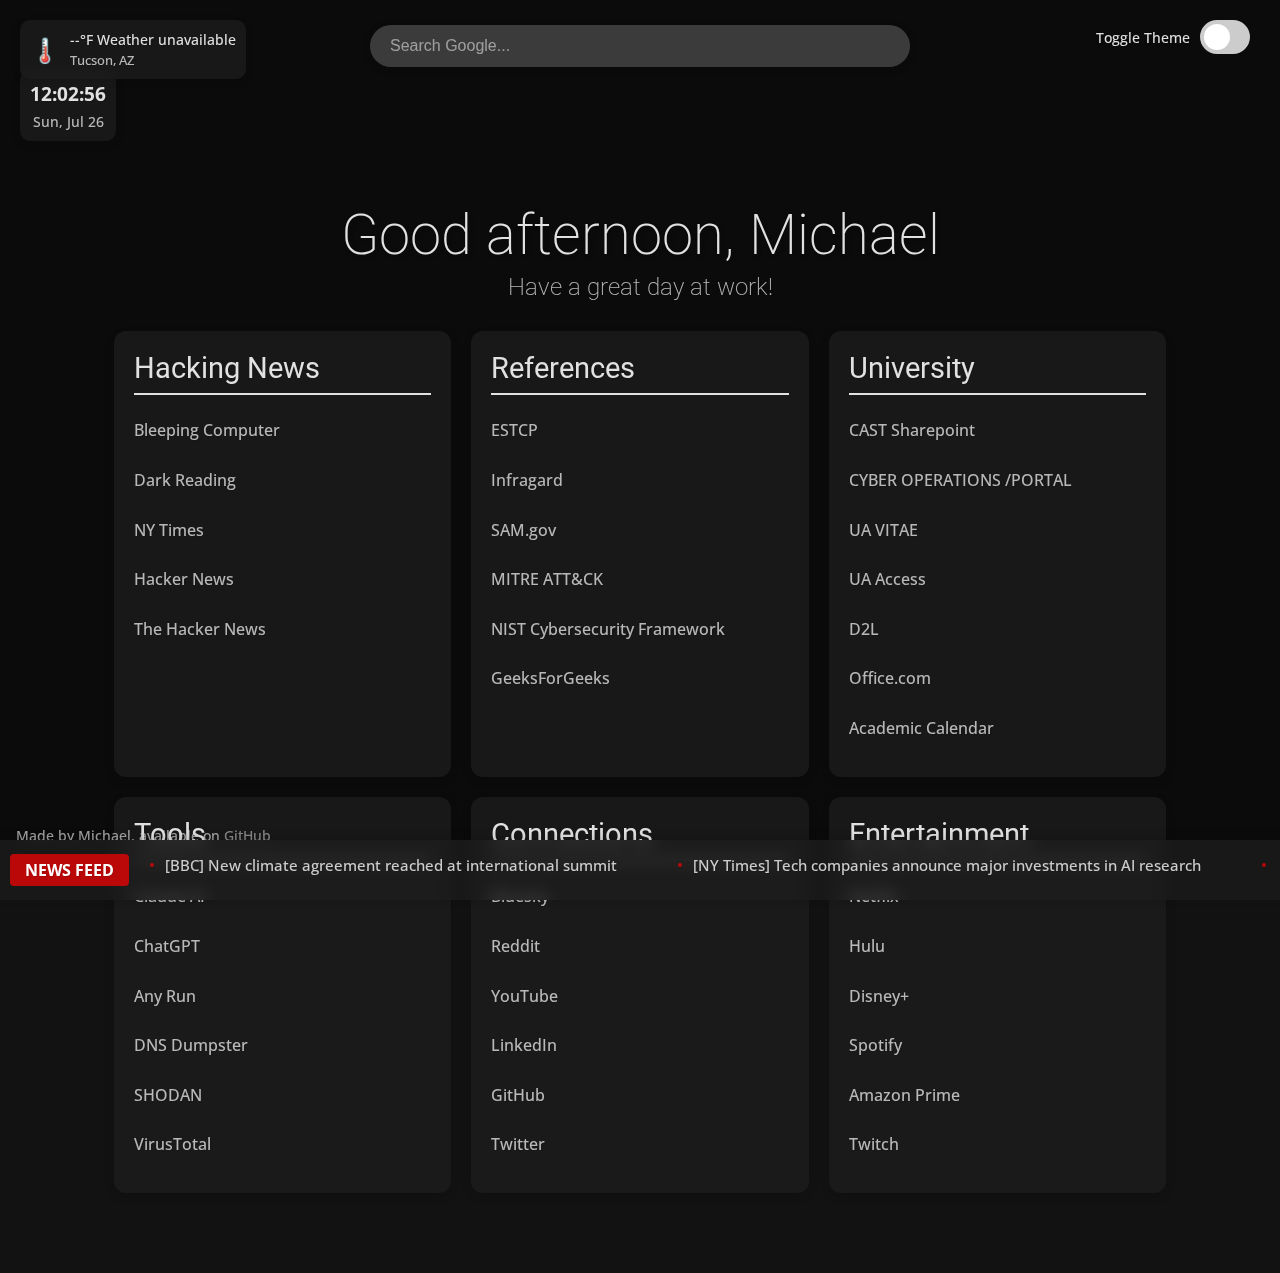
==== commit 699b5975: "Update index.html" ====
--- a/index.html
+++ b/index.html
@@ -413,7 +413,7 @@
     position: absolute;
     white-space: nowrap;
     will-change: transform;
-    transition: all 0.5s ease;
+    /* transition: all 0.5s ease;
     /* animation: ticker-scroll 900s linear infinite; /* Slowed down from 240s to 360s for much slower speed */
     animation: ticker-scroll 280s linear infinite;
     animation-delay: 0s;
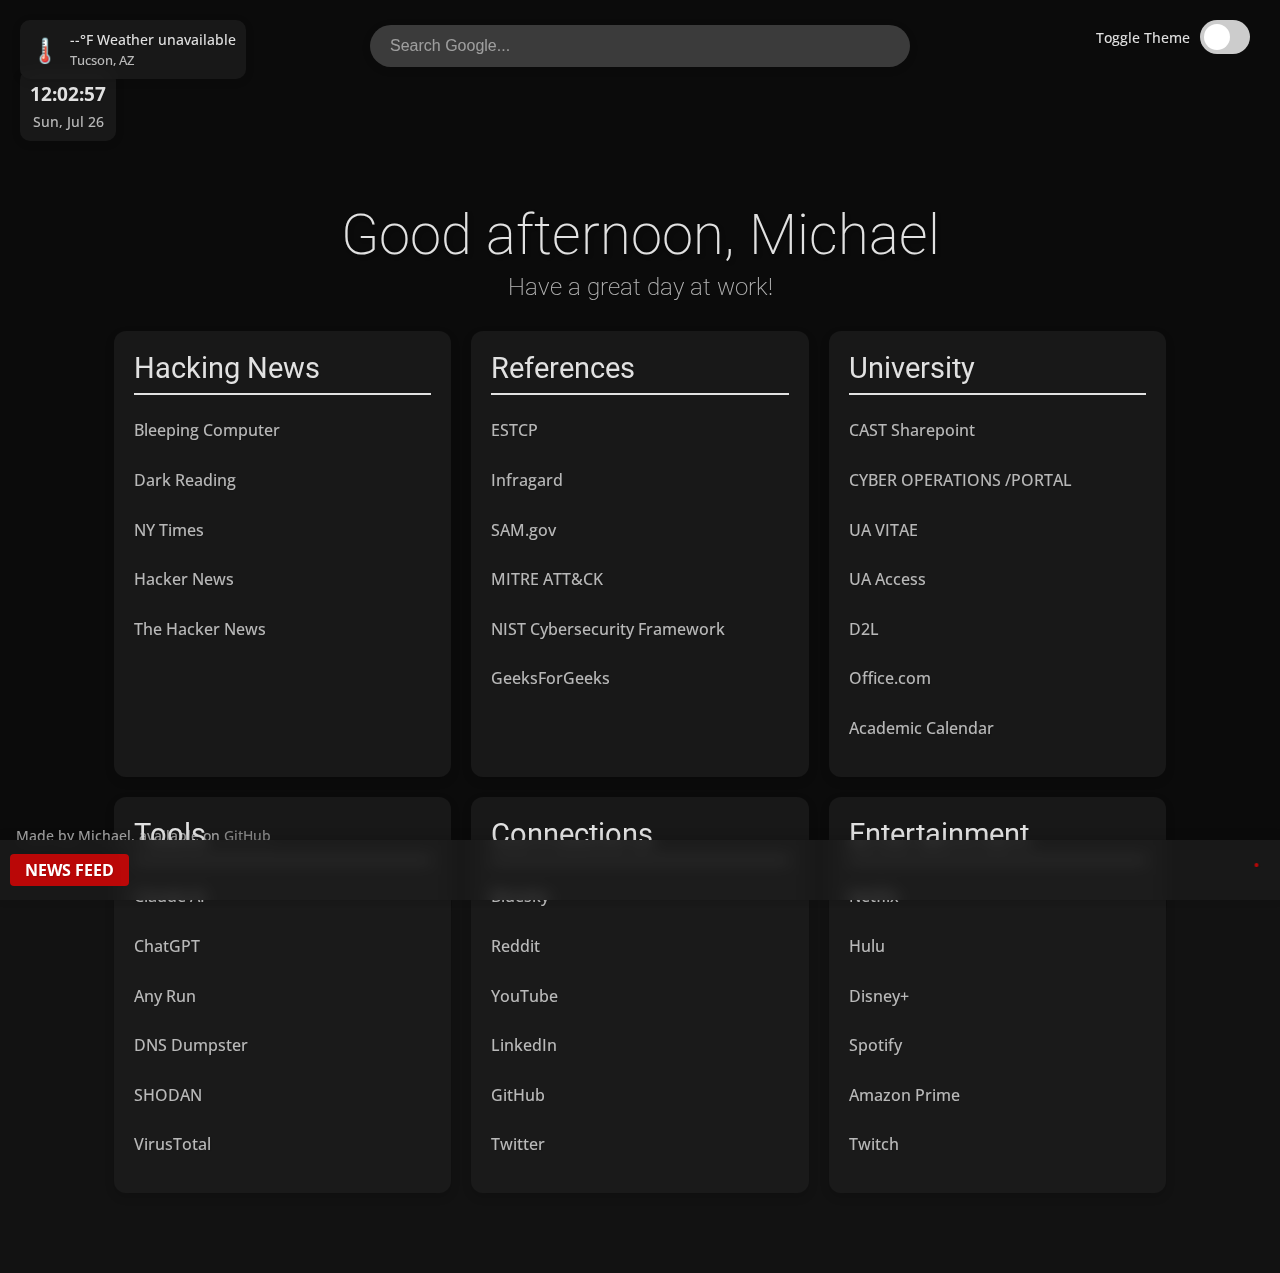
==== commit 785eb0ad: "Update index.html" ====
--- a/index.html
+++ b/index.html
@@ -413,11 +413,7 @@
     position: absolute;
     white-space: nowrap;
     will-change: transform;
-    /* transition: all 0.5s ease;
-    /* animation: ticker-scroll 900s linear infinite; /* Slowed down from 240s to 360s for much slower speed */
-    animation: ticker-scroll 280s linear infinite;
-    animation-delay: 0s;
-    animation-timing-function: linear; /* Ensures consistently smooth scrolling */
+    /* animation properties removed */
 }
 
 .news-ticker-item {
@@ -819,7 +815,8 @@
     <script>
         // Function to fetch cybersecurity news
         // Function to add some redundancy to prevent gaps
-// Fisher-Yates shuffle algorithm to randomize news items
+
+        // Keep this function
 function shuffleArray(array) {
     for (let i = array.length - 1; i > 0; i--) {
         const j = Math.floor(Math.random() * (i + 1));
@@ -827,24 +824,14 @@
     }
     return array;
 }
-
 // Function to update the news ticker with items
 function updateNewsTicker(newsItems) {
     const tickerContent = document.getElementById('news-ticker-content');
     
-    // Stop existing animation first
-    tickerContent.style.animation = 'none';
-    
-    // Force reflow to make sure animation stop is registered
-    void tickerContent.offsetWidth;
-    
     // Clear existing content
     tickerContent.innerHTML = '';
     
-    // Create duplicate news items for seamless looping
-    const itemsCopy = [...newsItems];
-    
-    // First set of items
+    // Add news items
     newsItems.forEach(item => {
         const newsItem = document.createElement('div');
         newsItem.className = 'news-ticker-item';
@@ -856,14 +843,8 @@
         tickerContent.appendChild(newsItem);
     });
     
-    // Add spacer
-    const spacer = document.createElement('div');
-    spacer.className = 'news-ticker-item';
-    spacer.style.margin = '0 100px';
-    tickerContent.appendChild(spacer);
-    
-    // Add duplicate set for seamless loop
-    itemsCopy.forEach(item => {
+    // Duplicate items for seamless looping
+    newsItems.forEach(item => {
         const newsItem = document.createElement('div');
         newsItem.className = 'news-ticker-item';
         const link = document.createElement('a');
@@ -873,12 +854,76 @@
         newsItem.appendChild(link);
         tickerContent.appendChild(newsItem);
     });
-    
-    // Restart animation after content is ready
-    // Use setTimeout to ensure DOM has updated
+
+    // Start JS-based animation (replaces CSS animation)
+    startTickerAnimation();
+}
+
+// JavaScript-based animation function
+function startTickerAnimation() {
+    const tickerContent = document.getElementById('news-ticker-content');
+    const tickerContainer = document.querySelector('.news-ticker-container');
+    let startPosition = tickerContainer.offsetWidth; // Start from right edge
+    let position = startPosition;
+    let isPaused = false;
+    let animationId = null;
+    
+    // Reset any existing animation
+    if (tickerContent.animationId) {
+        cancelAnimationFrame(tickerContent.animationId);
+    }
+    
+    // Remove CSS animation
+    tickerContent.style.animation = 'none';
+    
+    // Apply initial position
+    tickerContent.style.transform = `translateX(${position}px)`;
+    
+    // Set up pause on hover
+    tickerContainer.addEventListener('mouseenter', () => {
+        isPaused = true;
+    });
+    
+    tickerContainer.addEventListener('mouseleave', () => {
+        isPaused = false;
+    });
+    
+    // Animation function
+    function animate() {
+        if (!isPaused) {
+            // Move left (adjust speed by changing this value)
+            position -= 0.5;
+            
+            // If content has scrolled past left edge, reset to right
+            if (position < -tickerContent.offsetWidth) {
+                position = startPosition;
+            }
+            
+            // Apply new position
+            tickerContent.style.transform = `translateX(${position}px)`;
+        }
+        
+        // Continue animation
+        animationId = requestAnimationFrame(animate);
+        tickerContent.animationId = animationId;
+    }
+    
+    // Start animation
+    animate();
+}
+
+// Initialize the ticker
+function setupNewsTicker() {
+    // Show fallback news IMMEDIATELY
+    loadFallbackNews();
+    
+    // Fetch real news with a slight delay
     setTimeout(() => {
-        tickerContent.style.animation = 'ticker-scroll 280s linear infinite';
-    }, 10);
+        fetchCyberSecurityNews();
+        
+        // Set refresh interval
+        setInterval(fetchCyberSecurityNews, 600000); // every 10 minutes
+    }, 100);
 }
 // Fallback news in case the API fails
 function loadFallbackNews() {
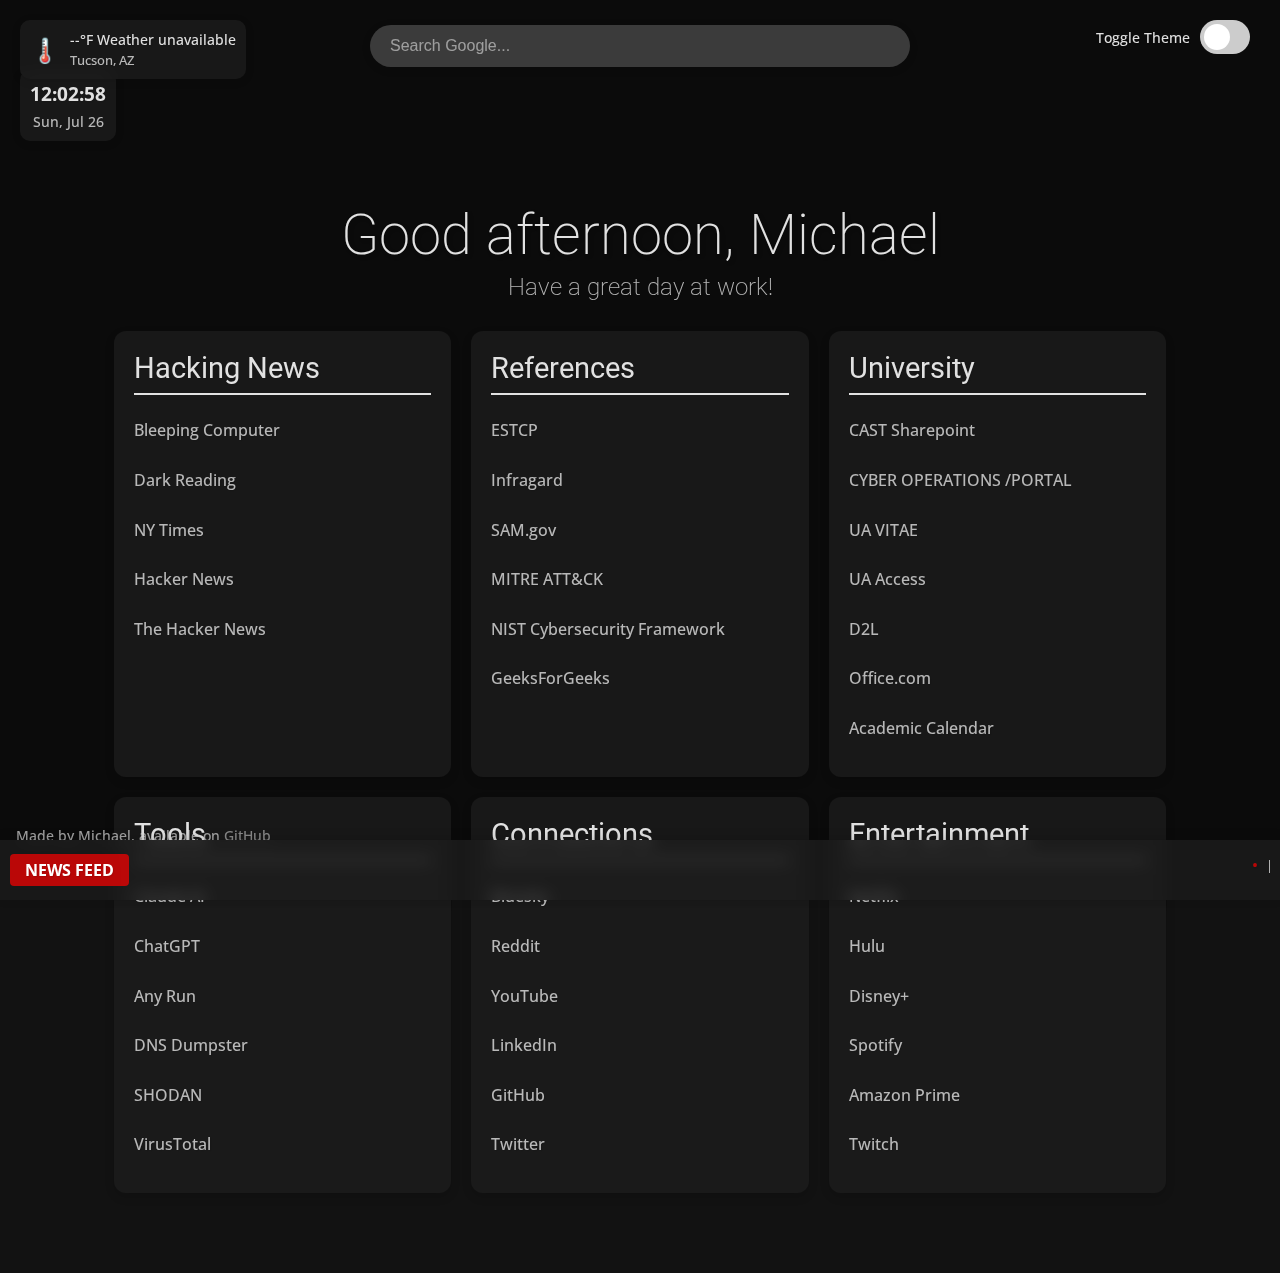
==== commit aa25b244: "Update index.html" ====
--- a/index.html
+++ b/index.html
@@ -928,22 +928,22 @@
 // Fallback news in case the API fails
 function loadFallbackNews() {
     const fallbackNews = [
-        { title: "Maintaining proper cyber hygiene is essential for protecting against threats", link: "https://thehackernews.com/", sourceName: "The Hacker News" },
-        { title: "Zero-day vulnerabilities continue to be exploited in major software", link: "https://thehackernews.com/", sourceName: "The Hacker News" },
-        { title: "Ransomware attacks target critical infrastructure worldwide", link: "https://krebsonsecurity.com/", sourceName: "Krebs on Security" },
-        { title: "New phishing campaign targets corporate executives", link: "https://www.darkreading.com/", sourceName: "Dark Reading" },
-        { title: "Security researchers discover vulnerability in popular IoT devices", link: "https://www.bleepingcomputer.com/", sourceName: "Bleeping Computer" },
-        { title: "Data breach exposes millions of customer records", link: "https://krebsonsecurity.com/", sourceName: "Krebs on Security" },
-        { title: "NIST releases new guidelines for password security", link: "https://www.nist.gov/", sourceName: "NIST" },
-        { title: "Critical security patches released for major operating systems", link: "https://www.bleepingcomputer.com/", sourceName: "Bleeping Computer" },
-        { title: "Global economic outlook shows signs of recovery", link: "https://www.cnn.com/", sourceName: "CNN" },
-        { title: "New climate agreement reached at international summit", link: "https://www.bbc.com/news", sourceName: "BBC" },
-        { title: "Tech companies announce major investments in AI research", link: "https://www.nytimes.com/", sourceName: "NY Times" },
-        { title: "Scientists make breakthrough in renewable energy storage", link: "https://news.yahoo.com/", sourceName: "Yahoo News" },
-        { title: "Space agency reveals plans for next lunar mission", link: "https://www.bbc.com/news", sourceName: "BBC" },
-        { title: "Major sports league announces expansion teams", link: "https://www.cnn.com/", sourceName: "CNN" },
-        { title: "Global health organization reports decline in pandemic cases", link: "https://www.nytimes.com/", sourceName: "NY Times" },
-        { title: "New transportation technology promises to reduce commute times", link: "https://news.yahoo.com/", sourceName: "Yahoo News" }
+        { title: "AA Maintaining proper cyber hygiene is essential for protecting against threats", link: "https://thehackernews.com/", sourceName: "The Hacker News" },
+        { title: "AA Zero-day vulnerabilities continue to be exploited in major software", link: "https://thehackernews.com/", sourceName: "The Hacker News" },
+        { title: "AA Ransomware attacks target critical infrastructure worldwide", link: "https://krebsonsecurity.com/", sourceName: "Krebs on Security" },
+        { title: "AA New phishing campaign targets corporate executives", link: "https://www.darkreading.com/", sourceName: "Dark Reading" },
+        { title: "AA Security researchers discover vulnerability in popular IoT devices", link: "https://www.bleepingcomputer.com/", sourceName: "Bleeping Computer" },
+        { title: "AA Data breach exposes millions of customer records", link: "https://krebsonsecurity.com/", sourceName: "Krebs on Security" },
+        { title: "AA NIST releases new guidelines for password security", link: "https://www.nist.gov/", sourceName: "NIST" },
+        { title: "AA Critical security patches released for major operating systems", link: "https://www.bleepingcomputer.com/", sourceName: "Bleeping Computer" },
+        { title: "AA Global economic outlook shows signs of recovery", link: "https://www.cnn.com/", sourceName: "CNN" },
+        { title: "AA New climate agreement reached at international summit", link: "https://www.bbc.com/news", sourceName: "BBC" },
+        { title: "AA Tech companies announce major investments in AI research", link: "https://www.nytimes.com/", sourceName: "NY Times" },
+        { title: "AA Scientists make breakthrough in renewable energy storage", link: "https://news.yahoo.com/", sourceName: "Yahoo News" },
+        { title: "AA Space agency reveals plans for next lunar mission", link: "https://www.bbc.com/news", sourceName: "BBC" },
+        { title: "AA Major sports league announces expansion teams", link: "https://www.cnn.com/", sourceName: "CNN" },
+        { title: "AA Global health organization reports decline in pandemic cases", link: "https://www.nytimes.com/", sourceName: "NY Times" },
+        { title: "AA New transportation technology promises to reduce commute times", link: "https://news.yahoo.com/", sourceName: "Yahoo News" }
     ];
     
     shuffleArray(fallbackNews);
@@ -956,37 +956,37 @@
         {
             name: 'The Hacker News',
             url: 'https://api.rss2json.com/v1/api.json?rss_url=https://feeds.feedburner.com/TheHackersNews',
-            limit: 1
+            limit: 10
         },
         {
             name: 'Krebs on Security',
             url: 'https://api.rss2json.com/v1/api.json?rss_url=https://krebsonsecurity.com/feed/',
-            limit: 1
+            limit: 10
         },
         {
             name: 'Bleeping Computer',
             url: 'https://api.rss2json.com/v1/api.json?rss_url=https://www.bleepingcomputer.com/feed/',
-            limit: 1
+            limit: 10
         },
         {
             name: 'CNN',
             url: 'https://api.rss2json.com/v1/api.json?rss_url=http://rss.cnn.com/rss/edition.rss',
-            limit: 1
+            limit: 5
         },
         {
             name: 'BBC',
             url: 'https://api.rss2json.com/v1/api.json?rss_url=http://feeds.bbci.co.uk/news/rss.xml',
-            limit: 1
+            limit: 5
         },
         {
             name: 'NY Times',
             url: 'https://api.rss2json.com/v1/api.json?rss_url=https://rss.nytimes.com/services/xml/rss/nyt/HomePage.xml',
-            limit: 1
+            limit: 5
         },
         {
             name: 'Yahoo News',
             url: 'https://api.rss2json.com/v1/api.json?rss_url=https://news.yahoo.com/rss/',
-            limit: 1
+            limit: 5
         }
     ];
     
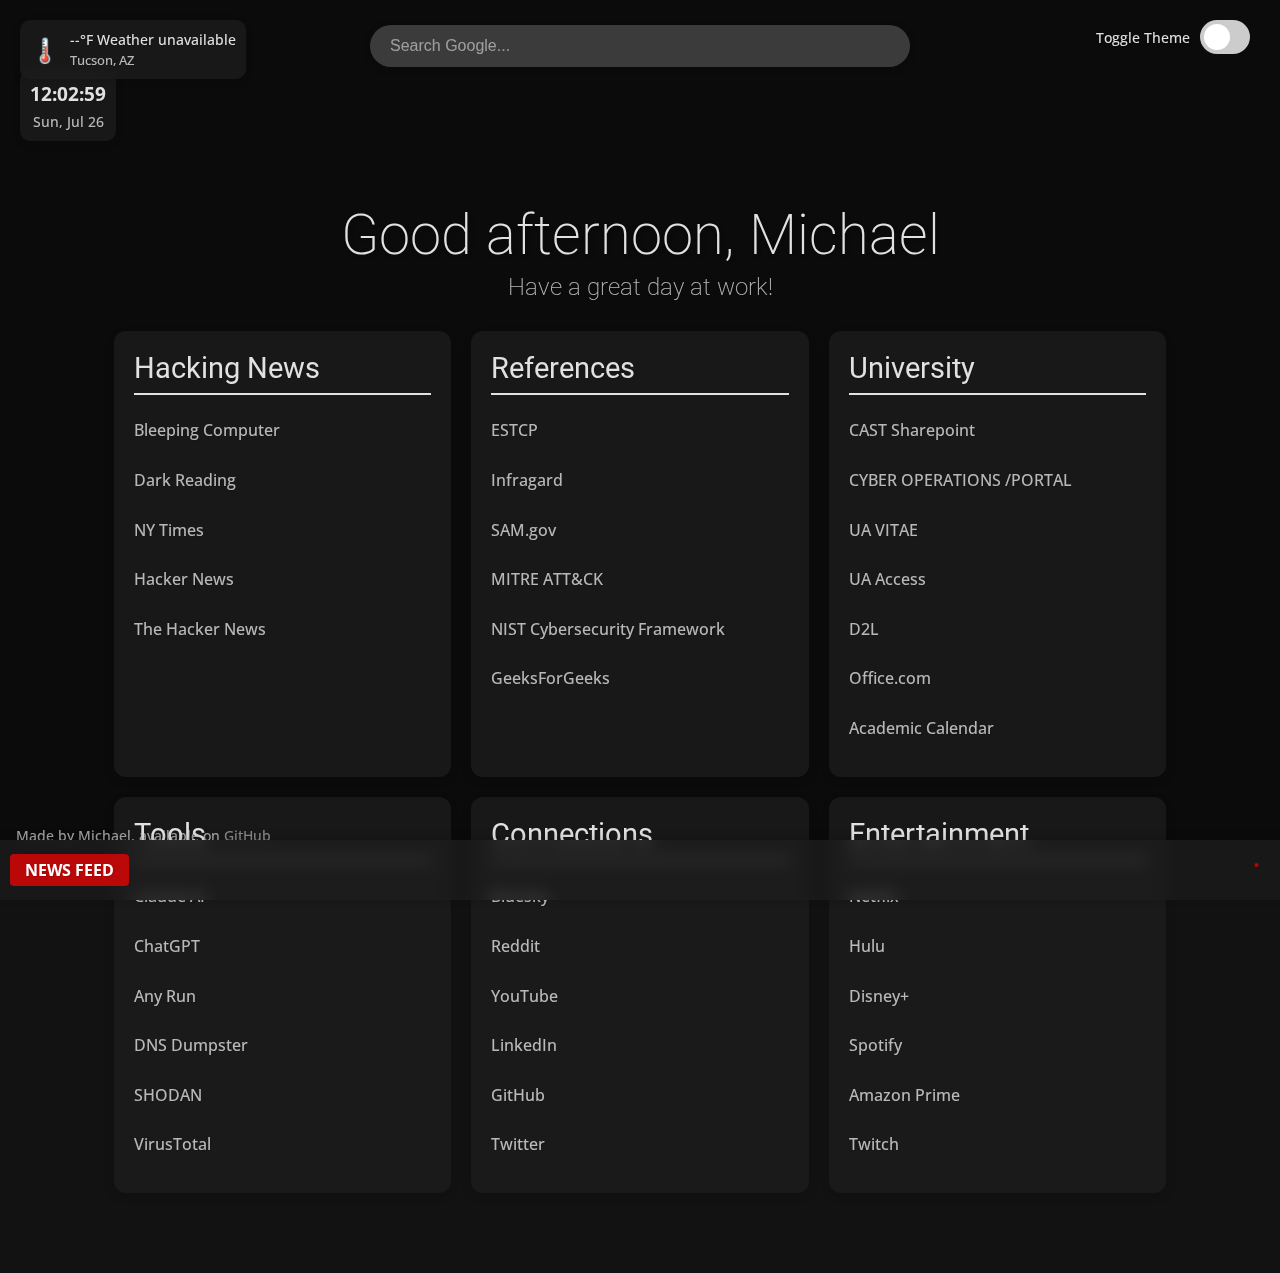
==== commit e11aa1f8: "Update index.html" ====
--- a/index.html
+++ b/index.html
@@ -1042,14 +1042,14 @@
     
     // Add visibility change detection to handle tab switching
     document.addEventListener('visibilitychange', function() {
-        if (!document.hidden) {
-            // Reset animation when tab becomes visible again
-            const tickerContent = document.getElementById('news-ticker-content');
-            tickerContent.style.animation = 'none';
-            void tickerContent.offsetWidth;
-            tickerContent.style.animation = 'ticker-scroll 280s linear infinite';
-        }
-    });
+    if (document.hidden) {
+        cancelAnimationFrame(document.getElementById('news-ticker-content').animationId);
+    } else {
+        startTickerAnimation();
+    }
+});
+
+
 }
 
     </script>
